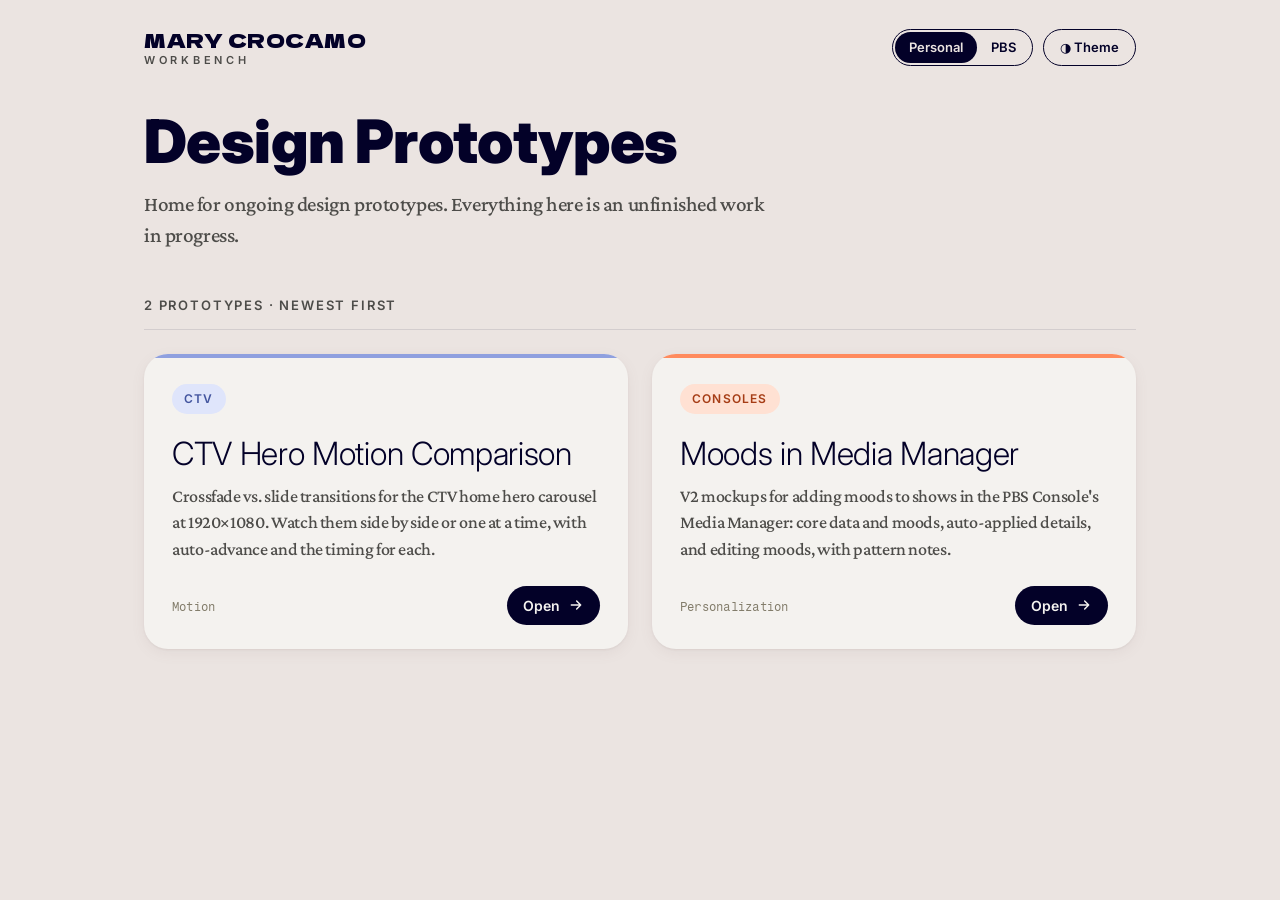
==== index.html @ e564008e "Add PBS theme with a Personal | PBS style switch PBS theme follows the brand guidelines: PBS Sans (H" ====
<!DOCTYPE html>
<html lang="en">
<head>
<meta charset="utf-8">
<meta name="viewport" content="width=device-width, initial-scale=1">
<title>Design Prototypes</title>
<meta name="description" content="Ongoing design prototypes, newest first.">
<link rel="preconnect" href="https://fonts.googleapis.com">
<link rel="preconnect" href="https://fonts.gstatic.com" crossorigin>
<link rel="stylesheet" href="https://fonts.googleapis.com/css2?family=Crimson+Pro:wght@400&family=Dela+Gothic+One&family=Fragment+Mono&family=Inter:opsz,wght@14..32,300;14..32,500;14..32,600;14..32,900&display=swap">
<style>
  *,*::before,*::after{box-sizing:border-box;margin:0;padding:0}
  html{-webkit-text-size-adjust:100%}

  /* ============================================================
     PERSONAL THEME (default) — palette and type from marycrocamo.com
     ============================================================ */
  :root{
    --f-body:"Inter",system-ui,-apple-system,"Segoe UI",sans-serif;
    --f-wordmark:"Dela Gothic One",sans-serif; --w-wordmark:400; --wordmark-spacing:.025em;
    --f-serif:"Crimson Pro",Georgia,serif; --serif-spacing:-.02em;
    --f-mono:"Fragment Mono",ui-monospace,Menlo,monospace;
    --w-h1:900; --w-h2:300; --w-body:500;
    --lede-size:21px; --desc-size:18px;
    --tag-size:12px; --tag-case:none; --tag-spacing:.02em; --w-tag:400;
    --radius:24px; --selection:#FDE6A6; --selection-ink:#030128;
    --bg:#EBE4E1; --panel:#F4F2EF; --panel-hover:#F9F8F5;
    --ink:#030128; --ink-2:#4D4C49; --ink-3:#827C6A;
    --line:rgba(3,1,40,.10);
    --btn:#030128; --btn-ink:#F4F2EF; --tag-bg:#FFFFFF;
    --shadow:0 1px 2px rgba(125,96,96,.10), 0 4px 14px rgba(125,96,96,.08);
    --shadow-lift:0 6px 18px rgba(125,96,96,.16), 0 22px 48px rgba(125,96,96,.14);
    --focus:#4F63B8;
    /* Accents: a soft chalk palette (blush, coral, marigold, periwinkle).
       --x: chip background · --x-trim: card trim + hover outline · --x-ink: chip text */
    --periwinkle:#DFE5FB; --periwinkle-trim:#8FA0DF; --periwinkle-ink:#43559F;
    --coral:#FFE1D3;      --coral-trim:#FF8B5E;      --coral-ink:#A63D16;
    --marigold:#FCEBC2;   --marigold-trim:#E8AE3A;   --marigold-ink:#7D560B;
    --blush:#F5E3D9;      --blush-trim:#D9B49B;      --blush-ink:#7A5038;
  }
  @media (prefers-color-scheme:dark){
    :root:not([data-theme="light"]){
      --bg:#0B0A1C; --panel:#16152B; --panel-hover:#1D1C36;
      --ink:#F1F0F7; --ink-2:#BEBCD2; --ink-3:#8D8BA8;
      --line:rgba(241,240,247,.10);
      --btn:#F1F0F7; --btn-ink:#030128; --tag-bg:rgba(244,242,239,.08);
      --shadow:0 1px 2px rgba(0,0,0,.4); --shadow-lift:0 18px 46px rgba(0,0,0,.55);
      --focus:#A9B6EC;
    --periwinkle:#262C4A; --periwinkle-trim:#8FA0DF; --periwinkle-ink:#C3CDF5;
    --coral:#3D2219;      --coral-trim:#FF8B5E;      --coral-ink:#FFBC9F;
    --marigold:#3A2E14;   --marigold-trim:#E8AE3A;   --marigold-ink:#F7D58A;
    --blush:#352822;      --blush-trim:#D9B49B;      --blush-ink:#ECCDB9;
    }
  }
  :root[data-theme="dark"]{
    --bg:#0B0A1C; --panel:#16152B; --panel-hover:#1D1C36;
    --ink:#F1F0F7; --ink-2:#BEBCD2; --ink-3:#8D8BA8;
    --line:rgba(241,240,247,.10);
    --btn:#F1F0F7; --btn-ink:#030128; --tag-bg:rgba(244,242,239,.08);
    --shadow:0 1px 2px rgba(0,0,0,.4); --shadow-lift:0 18px 46px rgba(0,0,0,.55);
    --focus:#A9B6EC;
    --periwinkle:#262C4A; --periwinkle-trim:#8FA0DF; --periwinkle-ink:#C3CDF5;
    --coral:#3D2219;      --coral-trim:#FF8B5E;      --coral-ink:#FFBC9F;
    --marigold:#3A2E14;   --marigold-trim:#E8AE3A;   --marigold-ink:#F7D58A;
    --blush:#352822;      --blush-trim:#D9B49B;      --blush-ink:#ECCDB9;
  }

  /* ============================================================
     PBS THEME — colors and type from the PBS brand guidelines.
     PBS Sans is used when it's installed on the viewer's computer
     (it isn't hosted here); otherwise the brand fallback,
     Helvetica Neue / Helvetica, is used.
     Light: white and Cloud surfaces, Navy text, PBS Blue buttons.
     Dark: Navy and Medium Blue surfaces, white text, Teal labels.
     ============================================================ */
  :root[data-brand="pbs"]{
    --f-body:"PBS Sans","PBSSans","Helvetica Neue",Helvetica,Arial,sans-serif;
    --f-wordmark:var(--f-body); --w-wordmark:900; --wordmark-spacing:.04em;
    --f-serif:var(--f-body); --serif-spacing:0;
    --f-mono:var(--f-body);
    --w-h1:900; --w-h2:700; --w-body:400;
    --lede-size:20px; --desc-size:16px;
    --tag-size:11px; --tag-case:uppercase; --tag-spacing:.12em; --w-tag:700;
    --radius:16px; --selection:#FFCF00; --selection-ink:#0A145A;

    --bg:#F6F8FA; --panel:#FFFFFF; --panel-hover:#FFFFFF;
    --ink:#0A145A; --ink-2:#0A145A; --ink-3:#2638C4;
    --line:rgba(10,20,90,.12);
    --btn:#2638C4; --btn-ink:#FFFFFF;
    --shadow:0 1px 2px rgba(10,20,90,.08), 0 4px 14px rgba(10,20,90,.06);
    --shadow-lift:0 6px 18px rgba(10,20,90,.12), 0 22px 48px rgba(10,20,90,.12);
    --focus:#2638C4;
    /* Category colors map to the brand accents (chip background = trim) */
    --periwinkle:#486CD8; --periwinkle-trim:#486CD8; --periwinkle-ink:#FFFFFF;
    --coral:#FE704E;      --coral-trim:#FE704E;      --coral-ink:#0A145A;
    --marigold:#FFCF00;   --marigold-trim:#FFCF00;   --marigold-ink:#0A145A;
    --blush:#48D3CD;      --blush-trim:#48D3CD;      --blush-ink:#0A145A;
  }
  @media (prefers-color-scheme:dark){
    :root[data-brand="pbs"]:not([data-theme="light"]){
      --bg:#0A145A; --panel:#0F1E8C; --panel-hover:#0F1E8C;
      --ink:#FFFFFF; --ink-2:#FFFFFF; --ink-3:#48D3CD;
      --line:rgba(255,255,255,.16);
      --btn:#FFFFFF; --btn-ink:#0A145A;
      --shadow:0 1px 2px rgba(0,0,0,.3); --shadow-lift:0 18px 46px rgba(0,0,0,.45);
      --focus:#FFCF00;
    }
  }
  :root[data-brand="pbs"][data-theme="dark"]{
    --bg:#0A145A; --panel:#0F1E8C; --panel-hover:#0F1E8C;
    --ink:#FFFFFF; --ink-2:#FFFFFF; --ink-3:#48D3CD;
    --line:rgba(255,255,255,.16);
    --btn:#FFFFFF; --btn-ink:#0A145A;
    --shadow:0 1px 2px rgba(0,0,0,.3); --shadow-lift:0 18px 46px rgba(0,0,0,.45);
    --focus:#FFCF00;
  }

  body{
    font-family:var(--f-body);
    font-optical-sizing:auto; font-weight:var(--w-body);
    background:var(--bg); color:var(--ink);
    line-height:1.5; -webkit-font-smoothing:antialiased; min-height:100vh;
    display:flex; flex-direction:column;
  }
  ::selection{background:var(--selection);color:var(--selection-ink)}
  :focus-visible{outline:2px solid var(--focus);outline-offset:3px;border-radius:12px}
  a{color:inherit}

  /* ---- nav ---- */
  .nav{width:100%;max-width:1040px;margin:0 auto;padding:28px 24px 0;
    display:flex;justify-content:space-between;align-items:center;gap:16px}
  .wordmark{font-family:var(--f-wordmark);font-weight:var(--w-wordmark);font-size:20px;letter-spacing:var(--wordmark-spacing);
    line-height:1.15;text-decoration:none;display:flex;flex-direction:column;white-space:nowrap}
  .wordmark .sub{font-family:var(--f-body);font-size:11px;font-weight:600;
    letter-spacing:.34em;color:var(--ink-2);margin-top:3px}
  .tools{display:flex;align-items:center;gap:10px;flex-wrap:wrap;justify-content:flex-end}
  .toolbtn{font:inherit;font-size:13px;font-weight:600;color:var(--ink);cursor:pointer;flex-shrink:0;
    background:transparent;border:1.5px solid var(--ink);border-radius:100px;padding:8px 16px}
  .toolbtn:hover{background:var(--ink);color:var(--bg)}

  /* Personal | PBS style switch */
  .seg{display:inline-flex;border:1.5px solid var(--ink);border-radius:100px;padding:2px}
  .seg button{font:inherit;font-size:13px;font-weight:600;color:var(--ink);cursor:pointer;
    background:transparent;border:0;border-radius:100px;padding:6px 14px}
  .seg button[aria-pressed="true"]{background:var(--ink);color:var(--bg)}
  .seg button:not([aria-pressed="true"]):hover{background:var(--line)}

  .wrap{width:100%;max-width:1040px;margin:0 auto;padding:44px 24px 64px;flex:1;
    display:flex;flex-direction:column}

  /* ---- masthead ---- */
  h1{font-weight:var(--w-h1);font-size:60px;line-height:1;letter-spacing:-.01em;text-wrap:balance}
  .lede{font-family:var(--f-serif);font-size:var(--lede-size);letter-spacing:var(--serif-spacing);line-height:1.5;
    color:var(--ink-2);max-width:52ch;margin-top:18px}

  /* ---- list ---- */
  .count{font-size:13px;font-weight:600;letter-spacing:.14em;text-transform:uppercase;
    color:var(--ink-2);margin-top:44px;padding-bottom:14px;border-bottom:1px solid var(--line)}
  .cards{display:grid;grid-template-columns:1fr 1fr;gap:24px;margin-top:24px}
  .card{position:relative;display:flex;flex-direction:column;text-decoration:none;overflow:hidden;
    background:var(--panel);border-radius:var(--radius);padding:30px 28px 24px;
    box-shadow:var(--shadow);
    transition:transform .2s ease, box-shadow .2s ease, background-color .2s ease}
  .card::before{content:"";position:absolute;top:0;left:0;right:0;height:4px;background:var(--c-trim)}
  /* hover outline drawn as an inset shadow so no border gap shows around the trim */
  .card:hover{transform:translateY(-4px);background:var(--panel-hover);
    box-shadow:var(--shadow-lift), inset 0 0 0 1.5px var(--c-trim)}

  .kicker{align-self:flex-start;font-size:12px;font-weight:600;letter-spacing:.1em;text-transform:uppercase;
    color:var(--c-ink);background:var(--c);border-radius:36px;padding:6px 12px}

  .card h2{font-weight:var(--w-h2);font-size:32px;line-height:1.1;letter-spacing:-.01em;margin-top:22px;text-wrap:balance}
  .card p{font-family:var(--f-serif);font-size:var(--desc-size);letter-spacing:var(--serif-spacing);line-height:1.45;
    color:var(--ink-2);margin-top:12px;flex:1}

  .foot{display:flex;align-items:flex-end;justify-content:space-between;gap:12px;margin-top:24px}
  .go{display:inline-flex;align-items:center;gap:8px;flex-shrink:0;
    font-size:14px;font-weight:600;color:var(--btn-ink);background:var(--btn);
    border-radius:100px;padding:9px 16px}

  /* topic tags — quiet mono labels (Fragment Mono, as on marycrocamo.com) */
  .tags{display:flex;flex-wrap:wrap;align-items:center;gap:4px 0;list-style:none;padding-bottom:9px}
  .tag{font-family:var(--f-mono);font-size:var(--tag-size);font-weight:var(--w-tag);
    letter-spacing:var(--tag-spacing);text-transform:var(--tag-case);color:var(--ink-3)}
  .tag+.tag::before{content:"·";margin:0 8px}
  .go svg{transition:transform .2s ease}
  .card:hover .go svg{transform:translateX(3px)}

  .periwinkle{--c:var(--periwinkle);--c-trim:var(--periwinkle-trim);--c-ink:var(--periwinkle-ink)}
  .coral{--c:var(--coral);--c-trim:var(--coral-trim);--c-ink:var(--coral-ink)}
  .marigold{--c:var(--marigold);--c-trim:var(--marigold-trim);--c-ink:var(--marigold-ink)}
  .blush{--c:var(--blush);--c-trim:var(--blush-trim);--c-ink:var(--blush-ink)}


  @media (max-width:760px){
    .nav{padding:20px 16px 0}
    .wordmark{font-size:17px}
    .wrap{padding:48px 16px 44px}
    h1{font-size:44px}
    .lede{font-size:19px}
    .count{margin-top:44px}
    .cards{grid-template-columns:1fr;gap:16px}
    .card{padding:24px 20px 20px}
    .card h2{font-size:28px}
    .card p{font-size:calc(var(--desc-size) - 1px)}
    .nav{align-items:flex-start}
  }
  @media (prefers-reduced-motion:reduce){*{transition:none!important}}
</style>
<script>
  /* Apply the saved style before the page draws, so it doesn't flash */
  (function(){
    var b=null;
    try{ b=new URLSearchParams(location.search).get("style"); }catch(e){}
    if(b!=="pbs"&&b!=="personal"){ try{ b=localStorage.getItem("proto-brand"); }catch(e){} }
    if(b==="pbs") document.documentElement.setAttribute("data-brand","pbs");
  })();
</script>
</head>
<body>
  <header class="nav">
    <a class="wordmark" href="./">MARY CROCAMO<span class="sub">WORKBENCH</span></a>
    <div class="tools">
      <div class="seg" role="group" aria-label="Style">
        <button type="button" data-brand-opt="personal" aria-pressed="true">Personal</button>
        <button type="button" data-brand-opt="pbs" aria-pressed="false">PBS</button>
      </div>
      <button class="toolbtn" id="themeBtn" type="button">◑ Theme</button>
    </div>
  </header>

  <main class="wrap">
    <h1>Design Prototypes</h1>
    <p class="lede">Home for ongoing design prototypes. Everything here is an unfinished work in progress.</p>

    <div class="count" id="count"></div>
    <div class="cards" id="cards"></div>
  </main>

  <script>
    /*
      ADD A PROTOTYPE: add one entry to this list. Order doesn't matter;
      the page sorts by date, newest first. The date isn't shown.
        date   — "YYYY-MM-DD", used only for ordering
        title  — card heading
        kicker — the one product category (e.g. "CTV", "Consoles")
        color  — the category's color: "periwinkle", "coral", "marigold" or "blush".
                 Keep each product on the same color.
        href   — a folder in this repo (e.g. "my-prototype/") or a full URL
        desc   — one or two sentences
        tags   — any number of topic tags, e.g. ["Motion", "Navigation"]
    */
    var PROTOTYPES = [
      {
        date: "2026-08-06",
        title: "Moods in Media Manager",
        kicker: "Consoles",
        color: "coral",
        href: "https://mecrocamo.github.io/personalization/",
        desc: "V2 mockups for adding moods to shows in the PBS Console's Media Manager: core data and moods, auto-applied details, and editing moods, with pattern notes.",
        tags: ["Personalization"]
      },
      {
        date: "2026-11-20",
        title: "CTV Hero Motion Comparison",
        kicker: "CTV",
        color: "periwinkle",
        href: "hero-motion-comparison/",
        desc: "Crossfade vs. slide transitions for the CTV home hero carousel at 1920×1080. Watch them side by side or one at a time, with auto-advance and the timing for each.",
        tags: ["Motion"]
      }
    ];

    (function(){
      function esc(s){ return String(s).replace(/[&<>"]/g,function(c){return {"&":"&amp;","<":"&lt;",">":"&gt;",'"':"&quot;"}[c];}); }
      var arrow='<svg width="16" height="16" viewBox="0 0 24 24" fill="none" stroke="currentColor" stroke-width="2.2" stroke-linecap="round" stroke-linejoin="round"><path d="M5 12h14M13 6l6 6-6 6"/></svg>';

      var list=PROTOTYPES.slice().sort(function(a,b){ return a.date<b.date?1:a.date>b.date?-1:0; });
      document.getElementById("count").textContent=list.length+(list.length===1?" prototype":" prototypes")+" · newest first";
      document.getElementById("cards").innerHTML=list.map(function(p){
        return '<a class="card '+esc(p.color||"periwinkle")+'" href="'+esc(p.href)+'">'+
          '<span class="kicker">'+esc(p.kicker)+'</span>'+
          '<h2>'+esc(p.title)+'</h2><p>'+esc(p.desc)+'</p>'+
          '<div class="foot"><ul class="tags">'+(p.tags||[]).map(function(t){ return '<li class="tag">'+esc(t)+'</li>'; }).join("")+'</ul>'+
          '<span class="go" aria-hidden="true">Open '+arrow+'</span></div></a>';
      }).join("");

      var btn=document.getElementById("themeBtn");
      function stored(){ try{ return localStorage.getItem("proto-theme"); }catch(e){ return null; } }
      function current(){
        var t=document.documentElement.getAttribute("data-theme");
        if(t) return t;
        return (window.matchMedia&&matchMedia("(prefers-color-scheme:dark)").matches)?"dark":"light";
      }
      var s=stored(); if(s) document.documentElement.setAttribute("data-theme",s);

      /* Personal | PBS style switch (remembered per viewer; ?style=pbs in the URL forces it) */
      var segBtns=[].slice.call(document.querySelectorAll("[data-brand-opt]"));
      function setBrand(b, save){
        if(b==="pbs") document.documentElement.setAttribute("data-brand","pbs");
        else document.documentElement.removeAttribute("data-brand");
        segBtns.forEach(function(x){ x.setAttribute("aria-pressed", String(x.getAttribute("data-brand-opt")===(b==="pbs"?"pbs":"personal"))); });
        if(save){ try{ localStorage.setItem("proto-brand", b); }catch(e){} }
      }
      setBrand(document.documentElement.getAttribute("data-brand")==="pbs"?"pbs":"personal", false);
      segBtns.forEach(function(x){ x.addEventListener("click",function(){ setBrand(x.getAttribute("data-brand-opt"), true); }); });

      btn.addEventListener("click",function(){
        var next=current()==="dark"?"light":"dark";
        document.documentElement.setAttribute("data-theme",next);
        try{ localStorage.setItem("proto-theme",next); }catch(e){}
      });
    })();
  </script>
</body>
</html>
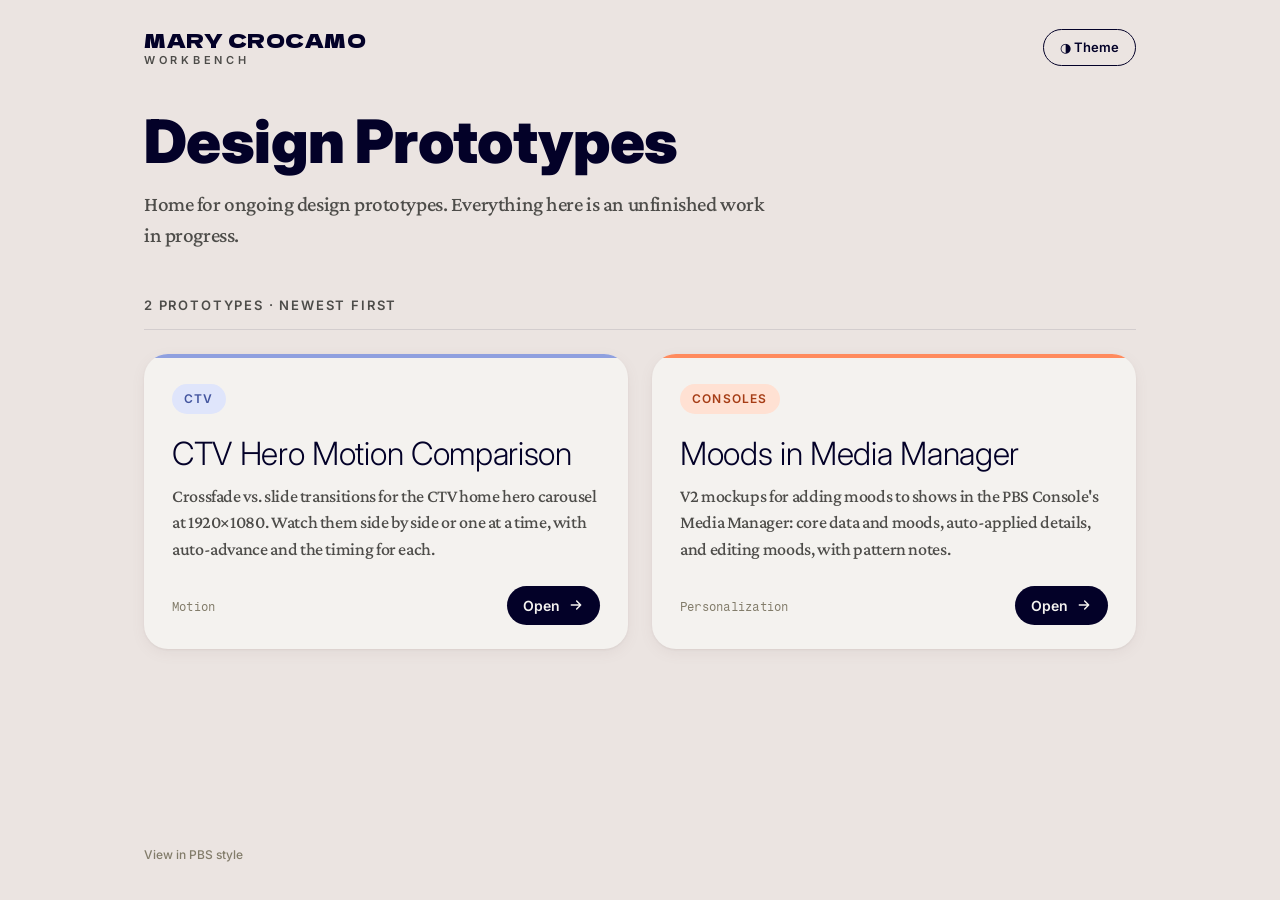
==== commit 62f33903: "Move the style switch to a quiet footer link Replace the Personal | PBS switch in the header with a " ====
--- a/index.html
+++ b/index.html
@@ -133,17 +133,16 @@
     line-height:1.15;text-decoration:none;display:flex;flex-direction:column;white-space:nowrap}
   .wordmark .sub{font-family:var(--f-body);font-size:11px;font-weight:600;
     letter-spacing:.34em;color:var(--ink-2);margin-top:3px}
-  .tools{display:flex;align-items:center;gap:10px;flex-wrap:wrap;justify-content:flex-end}
   .toolbtn{font:inherit;font-size:13px;font-weight:600;color:var(--ink);cursor:pointer;flex-shrink:0;
     background:transparent;border:1.5px solid var(--ink);border-radius:100px;padding:8px 16px}
   .toolbtn:hover{background:var(--ink);color:var(--bg)}
 
-  /* Personal | PBS style switch */
-  .seg{display:inline-flex;border:1.5px solid var(--ink);border-radius:100px;padding:2px}
-  .seg button{font:inherit;font-size:13px;font-weight:600;color:var(--ink);cursor:pointer;
-    background:transparent;border:0;border-radius:100px;padding:6px 14px}
-  .seg button[aria-pressed="true"]{background:var(--ink);color:var(--bg)}
-  .seg button:not([aria-pressed="true"]):hover{background:var(--line)}
+  /* quiet footer with the style switch */
+  .pagefoot{width:100%;max-width:1040px;margin:0 auto;padding:8px 24px 32px}
+  .stylelink{font:inherit;font-size:12px;color:var(--ink-3);cursor:pointer;background:none;border:0;padding:4px 0;
+    text-decoration:underline;text-decoration-color:transparent;text-underline-offset:3px;
+    transition:color .2s ease, text-decoration-color .2s ease}
+  .stylelink:hover{color:var(--ink);text-decoration-color:currentColor}
 
   .wrap{width:100%;max-width:1040px;margin:0 auto;padding:44px 24px 64px;flex:1;
     display:flex;flex-direction:column}
@@ -203,7 +202,7 @@
     .card{padding:24px 20px 20px}
     .card h2{font-size:28px}
     .card p{font-size:calc(var(--desc-size) - 1px)}
-    .nav{align-items:flex-start}
+    .pagefoot{padding:4px 16px 28px}
   }
   @media (prefers-reduced-motion:reduce){*{transition:none!important}}
 </style>
@@ -220,13 +219,7 @@
 <body>
   <header class="nav">
     <a class="wordmark" href="./">MARY CROCAMO<span class="sub">WORKBENCH</span></a>
-    <div class="tools">
-      <div class="seg" role="group" aria-label="Style">
-        <button type="button" data-brand-opt="personal" aria-pressed="true">Personal</button>
-        <button type="button" data-brand-opt="pbs" aria-pressed="false">PBS</button>
-      </div>
-      <button class="toolbtn" id="themeBtn" type="button">◑ Theme</button>
-    </div>
+    <button class="toolbtn" id="themeBtn" type="button">◑ Theme</button>
   </header>
 
   <main class="wrap">
@@ -236,6 +229,10 @@
     <div class="count" id="count"></div>
     <div class="cards" id="cards"></div>
   </main>
+
+  <footer class="pagefoot">
+    <button class="stylelink" id="styleBtn" type="button">View in PBS style</button>
+  </footer>
 
   <script>
     /*
@@ -294,16 +291,17 @@
       }
       var s=stored(); if(s) document.documentElement.setAttribute("data-theme",s);
 
-      /* Personal | PBS style switch (remembered per viewer; ?style=pbs in the URL forces it) */
-      var segBtns=[].slice.call(document.querySelectorAll("[data-brand-opt]"));
+      /* Footer style switch: personal <-> PBS (remembered per viewer; ?style=pbs in the URL forces it) */
+      var styleBtn=document.getElementById("styleBtn");
+      function isPbs(){ return document.documentElement.getAttribute("data-brand")==="pbs"; }
       function setBrand(b, save){
         if(b==="pbs") document.documentElement.setAttribute("data-brand","pbs");
         else document.documentElement.removeAttribute("data-brand");
-        segBtns.forEach(function(x){ x.setAttribute("aria-pressed", String(x.getAttribute("data-brand-opt")===(b==="pbs"?"pbs":"personal"))); });
+        styleBtn.textContent = b==="pbs" ? "View in personal style" : "View in PBS style";
         if(save){ try{ localStorage.setItem("proto-brand", b); }catch(e){} }
       }
-      setBrand(document.documentElement.getAttribute("data-brand")==="pbs"?"pbs":"personal", false);
-      segBtns.forEach(function(x){ x.addEventListener("click",function(){ setBrand(x.getAttribute("data-brand-opt"), true); }); });
+      setBrand(isPbs()?"pbs":"personal", false);
+      styleBtn.addEventListener("click",function(){ setBrand(isPbs()?"personal":"pbs", true); });
 
       btn.addEventListener("click",function(){
         var next=current()==="dark"?"light":"dark";
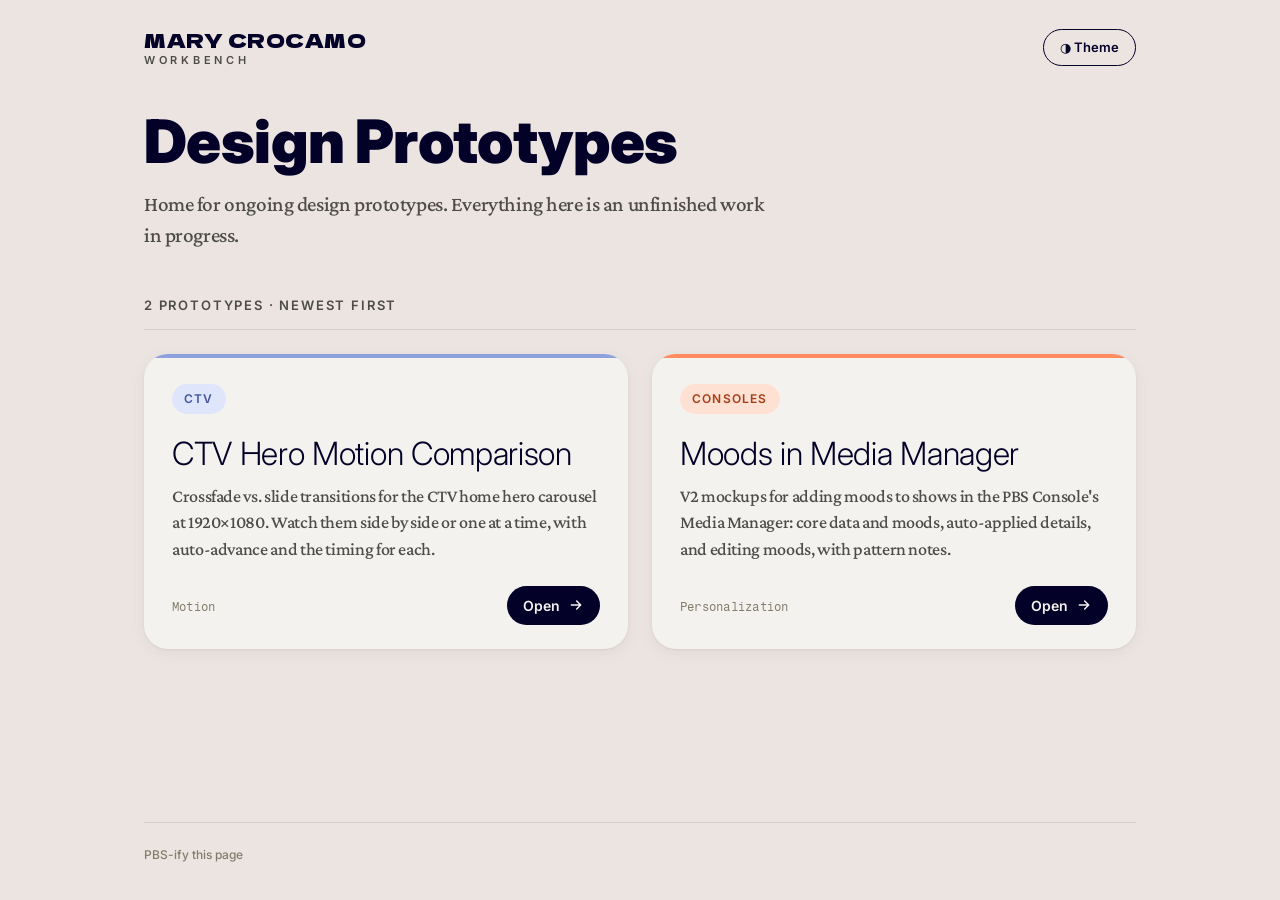
==== commit 26153e50: "Add a rule above the footer and give the style link a cheekier label The footer now has a hairline r" ====
--- a/index.html
+++ b/index.html
@@ -138,7 +138,7 @@
   .toolbtn:hover{background:var(--ink);color:var(--bg)}
 
   /* quiet footer with the style switch */
-  .pagefoot{width:100%;max-width:1040px;margin:0 auto;padding:8px 24px 32px}
+  .pagefoot{width:calc(100% - 48px);max-width:992px;margin:0 auto;padding:18px 0 32px;border-top:1px solid var(--line)}
   .stylelink{font:inherit;font-size:12px;color:var(--ink-3);cursor:pointer;background:none;border:0;padding:4px 0;
     text-decoration:underline;text-decoration-color:transparent;text-underline-offset:3px;
     transition:color .2s ease, text-decoration-color .2s ease}
@@ -202,7 +202,7 @@
     .card{padding:24px 20px 20px}
     .card h2{font-size:28px}
     .card p{font-size:calc(var(--desc-size) - 1px)}
-    .pagefoot{padding:4px 16px 28px}
+    .pagefoot{width:calc(100% - 32px);padding:16px 0 28px}
   }
   @media (prefers-reduced-motion:reduce){*{transition:none!important}}
 </style>
@@ -231,7 +231,7 @@
   </main>
 
   <footer class="pagefoot">
-    <button class="stylelink" id="styleBtn" type="button">View in PBS style</button>
+    <button class="stylelink" id="styleBtn" type="button">PBS-ify this page</button>
   </footer>
 
   <script>
@@ -297,7 +297,7 @@
       function setBrand(b, save){
         if(b==="pbs") document.documentElement.setAttribute("data-brand","pbs");
         else document.documentElement.removeAttribute("data-brand");
-        styleBtn.textContent = b==="pbs" ? "View in personal style" : "View in PBS style";
+        styleBtn.textContent = b==="pbs" ? "Un-PBS-ify this page" : "PBS-ify this page";
         if(save){ try{ localStorage.setItem("proto-brand", b); }catch(e){} }
       }
       setBrand(isPbs()?"pbs":"personal", false);
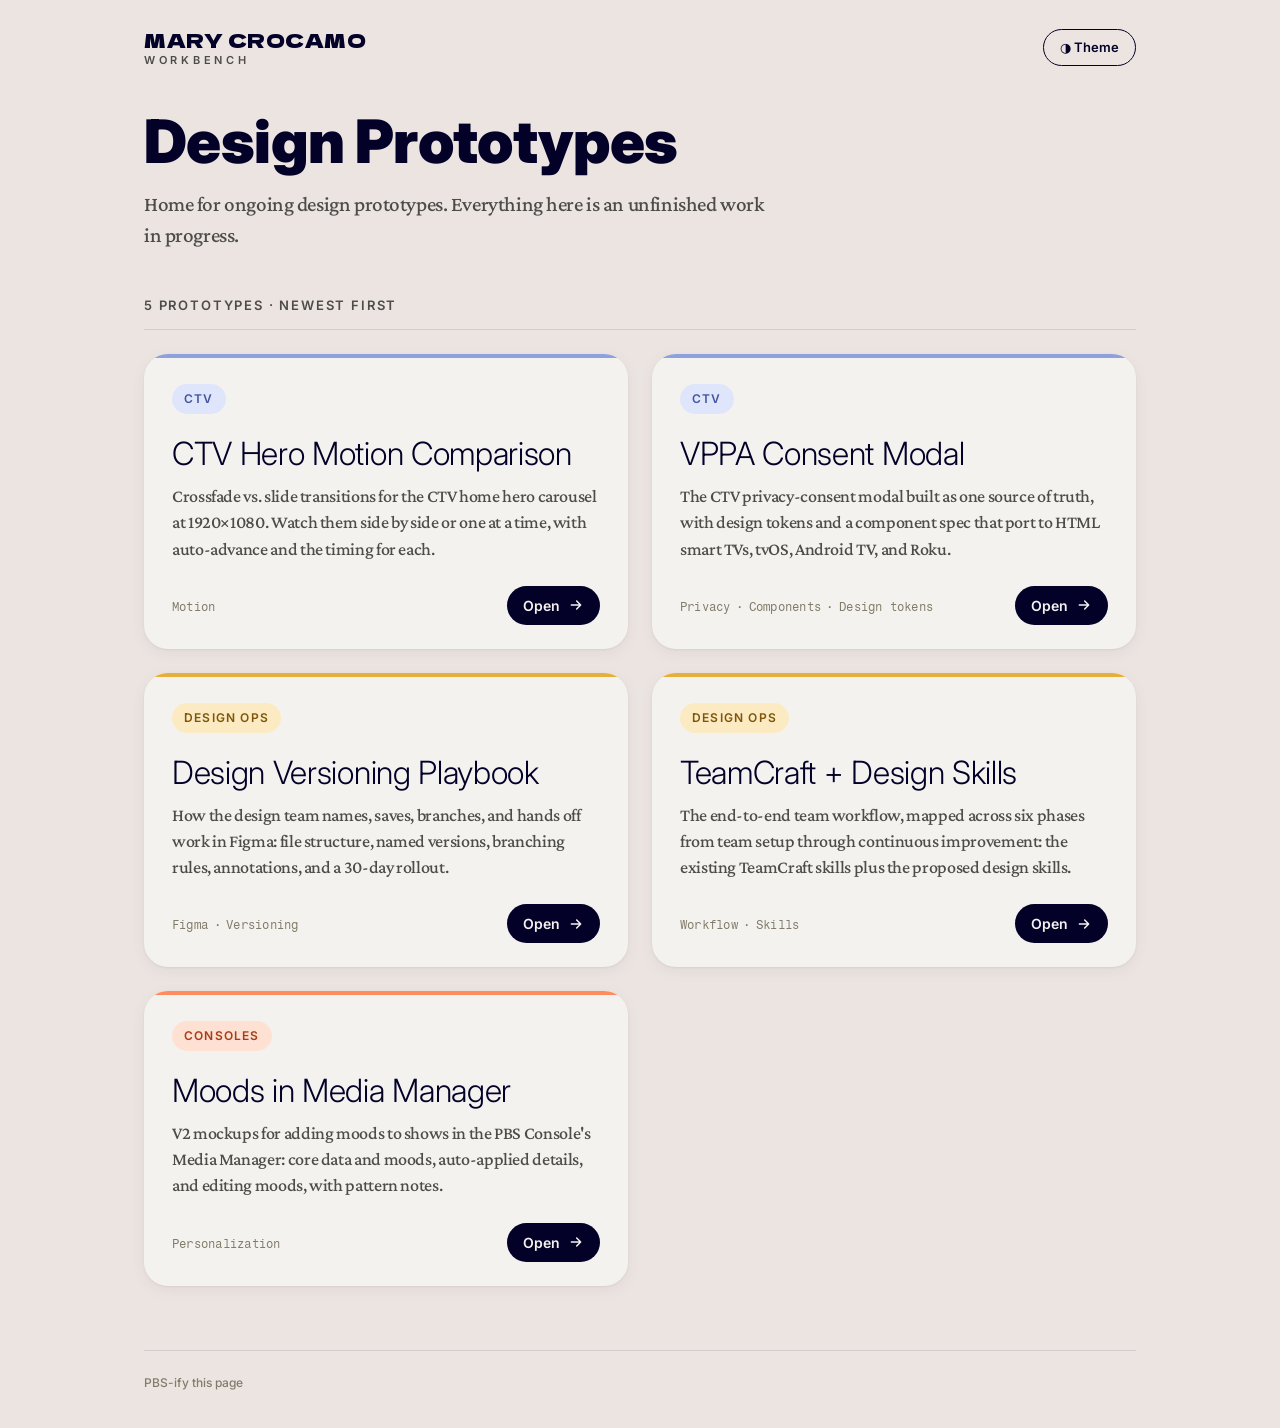
==== commit 635ec548: "Add three projects from starman-mary Link TeamCraft + Design Skills and the Design Versioning Playbo" ====
--- a/index.html
+++ b/index.html
@@ -178,10 +178,15 @@
     border-radius:100px;padding:9px 16px}
 
   /* topic tags — quiet mono labels (Fragment Mono, as on marycrocamo.com) */
-  .tags{display:flex;flex-wrap:wrap;align-items:center;gap:4px 0;list-style:none;padding-bottom:9px}
+  /* every tag gets a leading "·"; the list is shifted left by one dot's width and the
+     footer clips it, so the dot at the start of each line is hidden when tags wrap */
+  .foot{overflow:hidden}
+  .tags{display:flex;flex-wrap:wrap;align-items:center;gap:4px 0;list-style:none;padding-bottom:9px;
+    margin-left:-18px;min-width:0}
   .tag{font-family:var(--f-mono);font-size:var(--tag-size);font-weight:var(--w-tag);
     letter-spacing:var(--tag-spacing);text-transform:var(--tag-case);color:var(--ink-3)}
-  .tag+.tag::before{content:"·";margin:0 8px}
+  .tag{white-space:nowrap}
+  .tag::before{content:"·";display:inline-block;width:18px;text-align:center}
   .go svg{transition:transform .2s ease}
   .card:hover .go svg{transform:translateX(3px)}
 
@@ -249,6 +254,33 @@
     */
     var PROTOTYPES = [
       {
+        date: "2026-08-28",
+        title: "TeamCraft + Design Skills",
+        kicker: "Design Ops",
+        color: "marigold",
+        href: "https://mecrocamo.github.io/starman-mary/teamcraft.html",
+        desc: "The end-to-end team workflow, mapped across six phases from team setup through continuous improvement: the existing TeamCraft skills plus the proposed design skills.",
+        tags: ["Workflow", "Skills"]
+      },
+      {
+        date: "2026-09-04",
+        title: "Design Versioning Playbook",
+        kicker: "Design Ops",
+        color: "marigold",
+        href: "https://mecrocamo.github.io/starman-mary/versioning.html",
+        desc: "How the design team names, saves, branches, and hands off work in Figma: file structure, named versions, branching rules, annotations, and a 30-day rollout.",
+        tags: ["Figma", "Versioning"]
+      },
+      {
+        date: "2026-09-09",
+        title: "VPPA Consent Modal",
+        kicker: "CTV",
+        color: "periwinkle",
+        href: "https://mecrocamo.github.io/starman-mary/vppa-consent-modal/",
+        desc: "The CTV privacy-consent modal built as one source of truth, with design tokens and a component spec that port to HTML smart TVs, tvOS, Android TV, and Roku.",
+        tags: ["Privacy", "Components", "Design tokens"]
+      },
+      {
         date: "2026-08-06",
         title: "Moods in Media Manager",
         kicker: "Consoles",
@@ -297,7 +329,7 @@
       function setBrand(b, save){
         if(b==="pbs") document.documentElement.setAttribute("data-brand","pbs");
         else document.documentElement.removeAttribute("data-brand");
-        styleBtn.textContent = b==="pbs" ? "Un-PBS-ify this page" : "PBS-ify this page";
+        styleBtn.textContent = b==="pbs" ? "Make it Mary" : "PBS-ify this page";
         if(save){ try{ localStorage.setItem("proto-brand", b); }catch(e){} }
       }
       setBrand(isPbs()?"pbs":"personal", false);
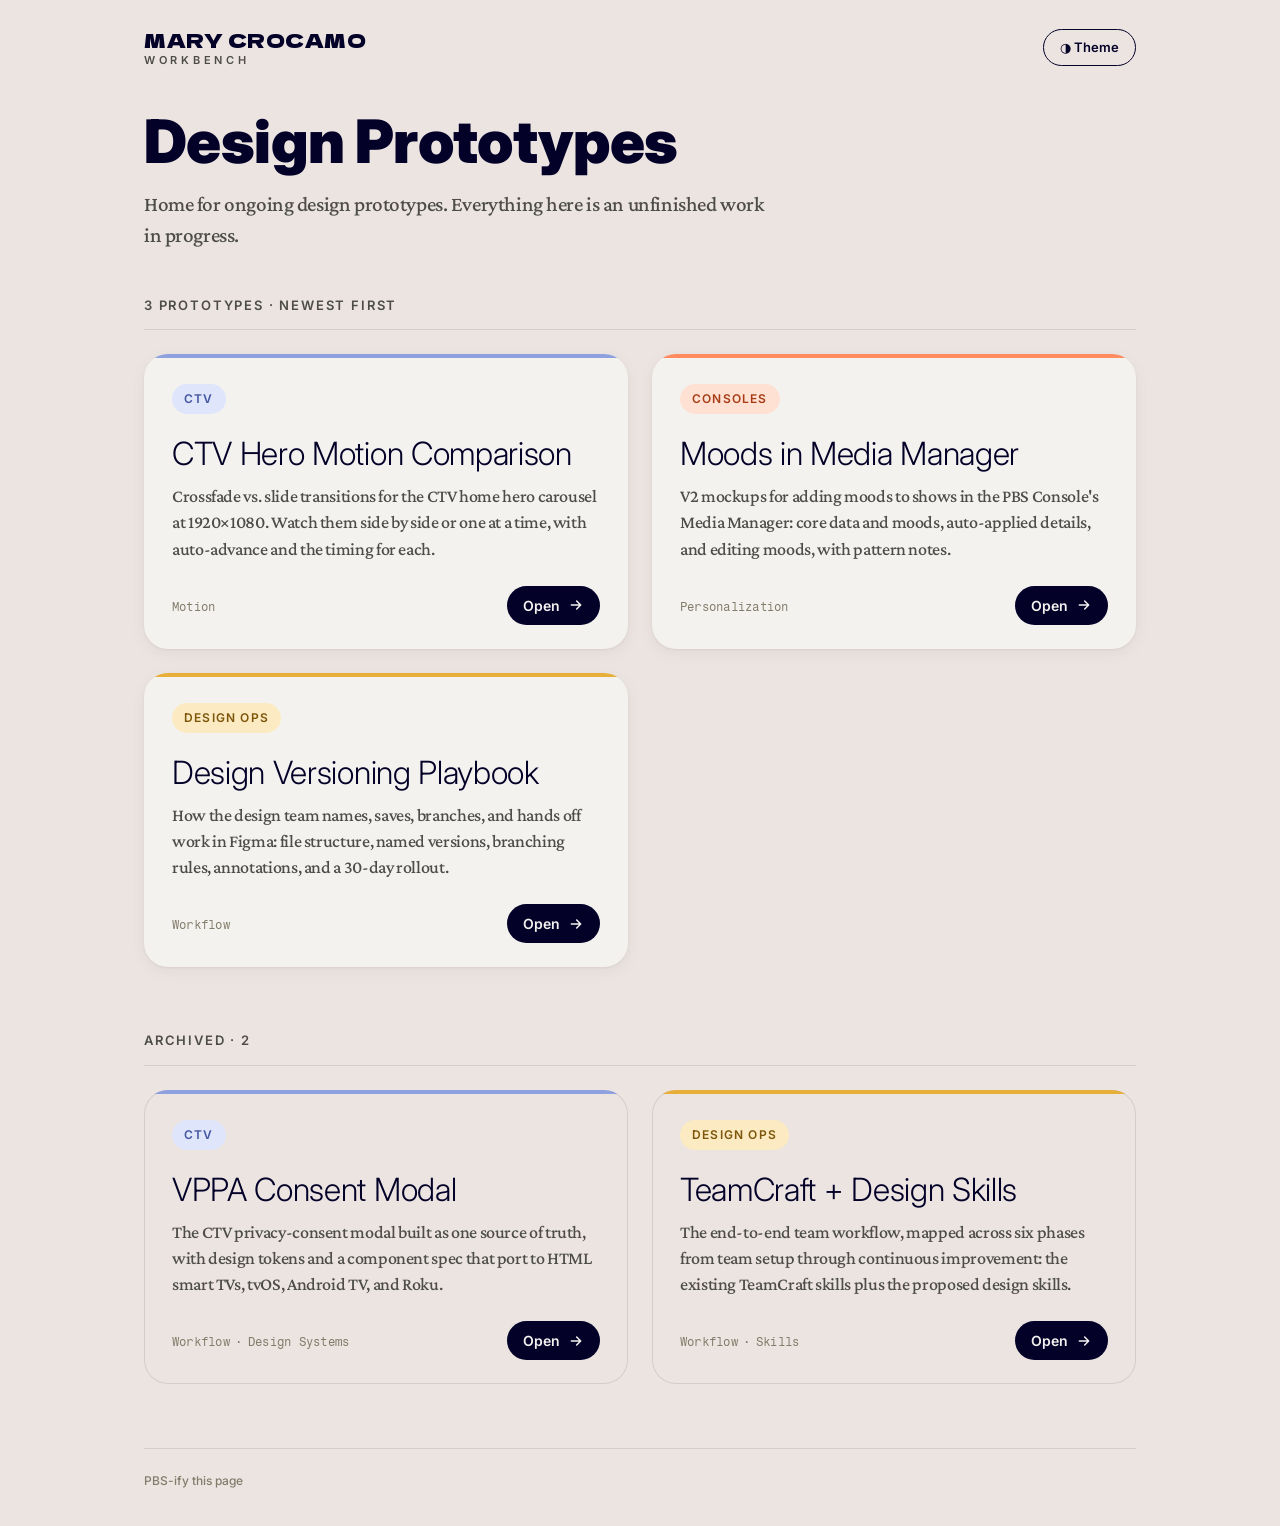
==== commit 9311f2eb: "Reorder starman projects, update their tags, and add an Archived section - Ordering dates for the th" ====
--- a/index.html
+++ b/index.html
@@ -165,6 +165,12 @@
   .card:hover{transform:translateY(-4px);background:var(--panel-hover);
     box-shadow:var(--shadow-lift), inset 0 0 0 1.5px var(--c-trim)}
 
+  /* Archived section: quieter, outlined cards that fill in on hover */
+  .archive{margin-top:24px}
+  .archive .count{margin-top:40px}
+  .card.is-archived{background:transparent;box-shadow:inset 0 0 0 1px var(--line)}
+  .card.is-archived:hover{background:var(--panel-hover);box-shadow:var(--shadow-lift), inset 0 0 0 1.5px var(--c-trim)}
+
   .kicker{align-self:flex-start;font-size:12px;font-weight:600;letter-spacing:.1em;text-transform:uppercase;
     color:var(--c-ink);background:var(--c);border-radius:36px;padding:6px 12px}
 
@@ -233,6 +239,11 @@
 
     <div class="count" id="count"></div>
     <div class="cards" id="cards"></div>
+
+    <section class="archive" id="archive" hidden>
+      <h2 class="count" id="archiveCount"></h2>
+      <div class="cards" id="archiveCards"></div>
+    </section>
   </main>
 
   <footer class="pagefoot">
@@ -251,34 +262,37 @@
         href   — a folder in this repo (e.g. "my-prototype/") or a full URL
         desc   — one or two sentences
         tags   — any number of topic tags, e.g. ["Motion", "Navigation"]
+        archived — optional; true moves the card to the Archived section
     */
     var PROTOTYPES = [
       {
-        date: "2026-08-28",
+        date: "2026-07-20",
         title: "TeamCraft + Design Skills",
         kicker: "Design Ops",
         color: "marigold",
         href: "https://mecrocamo.github.io/starman-mary/teamcraft.html",
         desc: "The end-to-end team workflow, mapped across six phases from team setup through continuous improvement: the existing TeamCraft skills plus the proposed design skills.",
-        tags: ["Workflow", "Skills"]
+        tags: ["Workflow", "Skills"],
+        archived: true
       },
       {
-        date: "2026-09-04",
+        date: "2026-08-01",
         title: "Design Versioning Playbook",
         kicker: "Design Ops",
         color: "marigold",
         href: "https://mecrocamo.github.io/starman-mary/versioning.html",
         desc: "How the design team names, saves, branches, and hands off work in Figma: file structure, named versions, branching rules, annotations, and a 30-day rollout.",
-        tags: ["Figma", "Versioning"]
+        tags: ["Workflow"]
       },
       {
-        date: "2026-09-09",
+        date: "2026-07-25",
         title: "VPPA Consent Modal",
         kicker: "CTV",
         color: "periwinkle",
         href: "https://mecrocamo.github.io/starman-mary/vppa-consent-modal/",
         desc: "The CTV privacy-consent modal built as one source of truth, with design tokens and a component spec that port to HTML smart TVs, tvOS, Android TV, and Roku.",
-        tags: ["Privacy", "Components", "Design tokens"]
+        tags: ["Workflow", "Design Systems"],
+        archived: true
       },
       {
         date: "2026-08-06",
@@ -304,15 +318,24 @@
       function esc(s){ return String(s).replace(/[&<>"]/g,function(c){return {"&":"&amp;","<":"&lt;",">":"&gt;",'"':"&quot;"}[c];}); }
       var arrow='<svg width="16" height="16" viewBox="0 0 24 24" fill="none" stroke="currentColor" stroke-width="2.2" stroke-linecap="round" stroke-linejoin="round"><path d="M5 12h14M13 6l6 6-6 6"/></svg>';
 
-      var list=PROTOTYPES.slice().sort(function(a,b){ return a.date<b.date?1:a.date>b.date?-1:0; });
-      document.getElementById("count").textContent=list.length+(list.length===1?" prototype":" prototypes")+" · newest first";
-      document.getElementById("cards").innerHTML=list.map(function(p){
-        return '<a class="card '+esc(p.color||"periwinkle")+'" href="'+esc(p.href)+'">'+
+      function card(p){
+        return '<a class="card '+esc(p.color||"periwinkle")+(p.archived?' is-archived':'')+'" href="'+esc(p.href)+'">'+
           '<span class="kicker">'+esc(p.kicker)+'</span>'+
           '<h2>'+esc(p.title)+'</h2><p>'+esc(p.desc)+'</p>'+
           '<div class="foot"><ul class="tags">'+(p.tags||[]).map(function(t){ return '<li class="tag">'+esc(t)+'</li>'; }).join("")+'</ul>'+
           '<span class="go" aria-hidden="true">Open '+arrow+'</span></div></a>';
-      }).join("");
+      }
+      var sorted=PROTOTYPES.slice().sort(function(a,b){ return a.date<b.date?1:a.date>b.date?-1:0; });
+      var active=sorted.filter(function(p){ return !p.archived; });
+      var archived=sorted.filter(function(p){ return p.archived; });
+
+      document.getElementById("count").textContent=active.length+(active.length===1?" prototype":" prototypes")+" · newest first";
+      document.getElementById("cards").innerHTML=active.map(card).join("");
+      if(archived.length){
+        document.getElementById("archiveCount").textContent="Archived · "+archived.length;
+        document.getElementById("archiveCards").innerHTML=archived.map(card).join("");
+        document.getElementById("archive").hidden=false;
+      }
 
       var btn=document.getElementById("themeBtn");
       function stored(){ try{ return localStorage.getItem("proto-theme"); }catch(e){ return null; } }
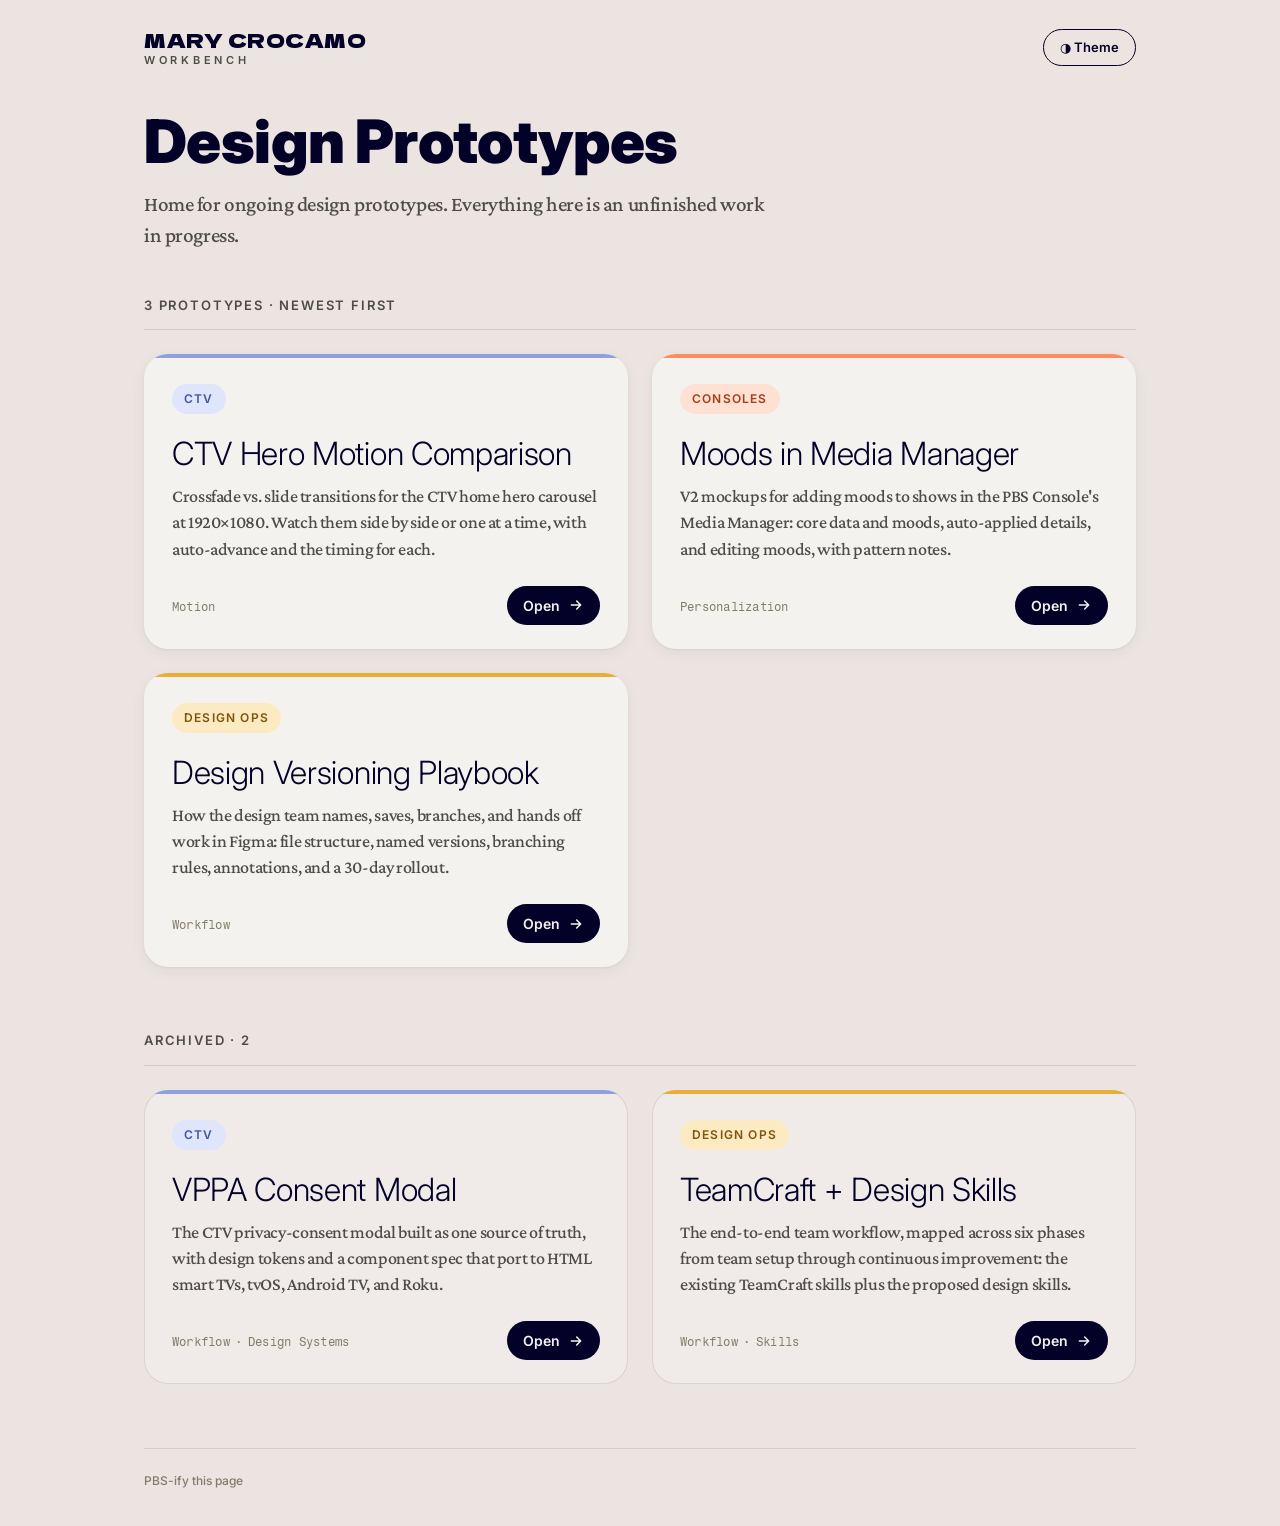
==== commit 60c11603: "Fill archived cards halfway between the page and an active card Uses color-mix of --panel and --bg, " ====
--- a/index.html
+++ b/index.html
@@ -165,10 +165,12 @@
   .card:hover{transform:translateY(-4px);background:var(--panel-hover);
     box-shadow:var(--shadow-lift), inset 0 0 0 1.5px var(--c-trim)}
 
-  /* Archived section: quieter, outlined cards that fill in on hover */
+  /* Archived section: quieter cards filled halfway between the page and an active card,
+     so the same rule works in both themes and both modes */
   .archive{margin-top:24px}
   .archive .count{margin-top:40px}
-  .card.is-archived{background:transparent;box-shadow:inset 0 0 0 1px var(--line)}
+  .card.is-archived{background:var(--bg);background:color-mix(in srgb, var(--panel) 50%, var(--bg));
+    box-shadow:inset 0 0 0 1px var(--line)}
   .card.is-archived:hover{background:var(--panel-hover);box-shadow:var(--shadow-lift), inset 0 0 0 1.5px var(--c-trim)}
 
   .kicker{align-self:flex-start;font-size:12px;font-weight:600;letter-spacing:.1em;text-transform:uppercase;
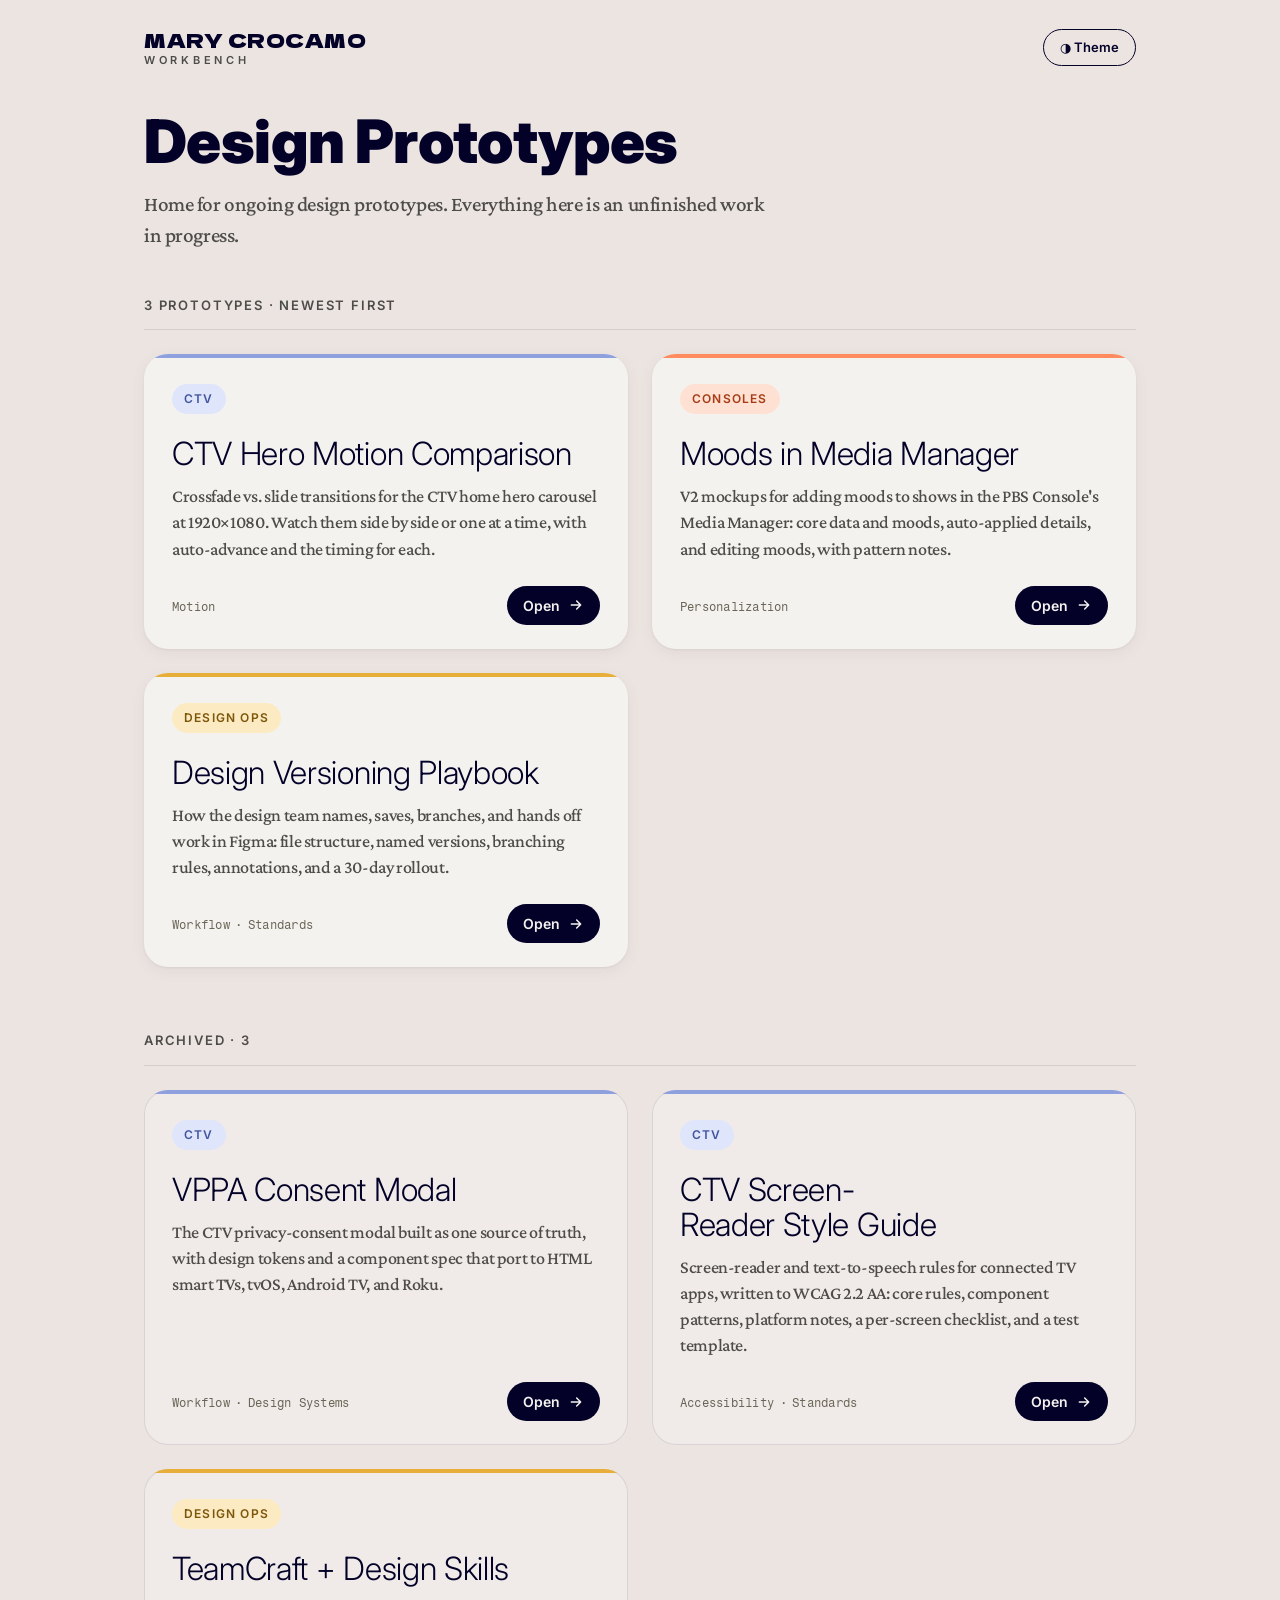
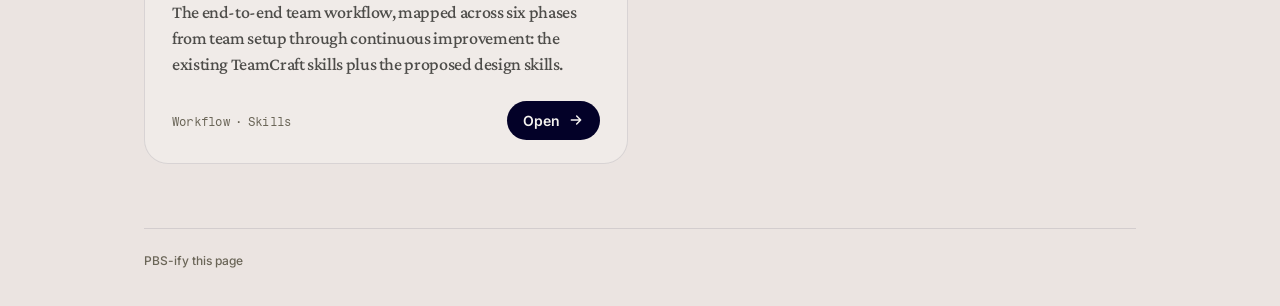
==== commit 4bde6cd9: "Add the CTV Screen-Reader / TTS Style Guide page and Standards tags - New tts-guidelines/ page that " ====
--- a/index.html
+++ b/index.html
@@ -8,145 +8,9 @@
 <link rel="preconnect" href="https://fonts.googleapis.com">
 <link rel="preconnect" href="https://fonts.gstatic.com" crossorigin>
 <link rel="stylesheet" href="https://fonts.googleapis.com/css2?family=Crimson+Pro:wght@400&family=Dela+Gothic+One&family=Fragment+Mono&family=Inter:opsz,wght@14..32,300;14..32,500;14..32,600;14..32,900&display=swap">
+<link rel="stylesheet" href="assets/site.css">
+<script src="assets/prefs.js"></script>
 <style>
-  *,*::before,*::after{box-sizing:border-box;margin:0;padding:0}
-  html{-webkit-text-size-adjust:100%}
-
-  /* ============================================================
-     PERSONAL THEME (default) — palette and type from marycrocamo.com
-     ============================================================ */
-  :root{
-    --f-body:"Inter",system-ui,-apple-system,"Segoe UI",sans-serif;
-    --f-wordmark:"Dela Gothic One",sans-serif; --w-wordmark:400; --wordmark-spacing:.025em;
-    --f-serif:"Crimson Pro",Georgia,serif; --serif-spacing:-.02em;
-    --f-mono:"Fragment Mono",ui-monospace,Menlo,monospace;
-    --w-h1:900; --w-h2:300; --w-body:500;
-    --lede-size:21px; --desc-size:18px;
-    --tag-size:12px; --tag-case:none; --tag-spacing:.02em; --w-tag:400;
-    --radius:24px; --selection:#FDE6A6; --selection-ink:#030128;
-    --bg:#EBE4E1; --panel:#F4F2EF; --panel-hover:#F9F8F5;
-    --ink:#030128; --ink-2:#4D4C49; --ink-3:#827C6A;
-    --line:rgba(3,1,40,.10);
-    --btn:#030128; --btn-ink:#F4F2EF; --tag-bg:#FFFFFF;
-    --shadow:0 1px 2px rgba(125,96,96,.10), 0 4px 14px rgba(125,96,96,.08);
-    --shadow-lift:0 6px 18px rgba(125,96,96,.16), 0 22px 48px rgba(125,96,96,.14);
-    --focus:#4F63B8;
-    /* Accents: a soft chalk palette (blush, coral, marigold, periwinkle).
-       --x: chip background · --x-trim: card trim + hover outline · --x-ink: chip text */
-    --periwinkle:#DFE5FB; --periwinkle-trim:#8FA0DF; --periwinkle-ink:#43559F;
-    --coral:#FFE1D3;      --coral-trim:#FF8B5E;      --coral-ink:#A63D16;
-    --marigold:#FCEBC2;   --marigold-trim:#E8AE3A;   --marigold-ink:#7D560B;
-    --blush:#F5E3D9;      --blush-trim:#D9B49B;      --blush-ink:#7A5038;
-  }
-  @media (prefers-color-scheme:dark){
-    :root:not([data-theme="light"]){
-      --bg:#0B0A1C; --panel:#16152B; --panel-hover:#1D1C36;
-      --ink:#F1F0F7; --ink-2:#BEBCD2; --ink-3:#8D8BA8;
-      --line:rgba(241,240,247,.10);
-      --btn:#F1F0F7; --btn-ink:#030128; --tag-bg:rgba(244,242,239,.08);
-      --shadow:0 1px 2px rgba(0,0,0,.4); --shadow-lift:0 18px 46px rgba(0,0,0,.55);
-      --focus:#A9B6EC;
-    --periwinkle:#262C4A; --periwinkle-trim:#8FA0DF; --periwinkle-ink:#C3CDF5;
-    --coral:#3D2219;      --coral-trim:#FF8B5E;      --coral-ink:#FFBC9F;
-    --marigold:#3A2E14;   --marigold-trim:#E8AE3A;   --marigold-ink:#F7D58A;
-    --blush:#352822;      --blush-trim:#D9B49B;      --blush-ink:#ECCDB9;
-    }
-  }
-  :root[data-theme="dark"]{
-    --bg:#0B0A1C; --panel:#16152B; --panel-hover:#1D1C36;
-    --ink:#F1F0F7; --ink-2:#BEBCD2; --ink-3:#8D8BA8;
-    --line:rgba(241,240,247,.10);
-    --btn:#F1F0F7; --btn-ink:#030128; --tag-bg:rgba(244,242,239,.08);
-    --shadow:0 1px 2px rgba(0,0,0,.4); --shadow-lift:0 18px 46px rgba(0,0,0,.55);
-    --focus:#A9B6EC;
-    --periwinkle:#262C4A; --periwinkle-trim:#8FA0DF; --periwinkle-ink:#C3CDF5;
-    --coral:#3D2219;      --coral-trim:#FF8B5E;      --coral-ink:#FFBC9F;
-    --marigold:#3A2E14;   --marigold-trim:#E8AE3A;   --marigold-ink:#F7D58A;
-    --blush:#352822;      --blush-trim:#D9B49B;      --blush-ink:#ECCDB9;
-  }
-
-  /* ============================================================
-     PBS THEME — colors and type from the PBS brand guidelines.
-     PBS Sans is used when it's installed on the viewer's computer
-     (it isn't hosted here); otherwise the brand fallback,
-     Helvetica Neue / Helvetica, is used.
-     Light: white and Cloud surfaces, Navy text, PBS Blue buttons.
-     Dark: Navy and Medium Blue surfaces, white text, Teal labels.
-     ============================================================ */
-  :root[data-brand="pbs"]{
-    --f-body:"PBS Sans","PBSSans","Helvetica Neue",Helvetica,Arial,sans-serif;
-    --f-wordmark:var(--f-body); --w-wordmark:900; --wordmark-spacing:.04em;
-    --f-serif:var(--f-body); --serif-spacing:0;
-    --f-mono:var(--f-body);
-    --w-h1:900; --w-h2:700; --w-body:400;
-    --lede-size:20px; --desc-size:16px;
-    --tag-size:11px; --tag-case:uppercase; --tag-spacing:.12em; --w-tag:700;
-    --radius:16px; --selection:#FFCF00; --selection-ink:#0A145A;
-
-    --bg:#F6F8FA; --panel:#FFFFFF; --panel-hover:#FFFFFF;
-    --ink:#0A145A; --ink-2:#0A145A; --ink-3:#2638C4;
-    --line:rgba(10,20,90,.12);
-    --btn:#2638C4; --btn-ink:#FFFFFF;
-    --shadow:0 1px 2px rgba(10,20,90,.08), 0 4px 14px rgba(10,20,90,.06);
-    --shadow-lift:0 6px 18px rgba(10,20,90,.12), 0 22px 48px rgba(10,20,90,.12);
-    --focus:#2638C4;
-    /* Category colors map to the brand accents (chip background = trim) */
-    --periwinkle:#486CD8; --periwinkle-trim:#486CD8; --periwinkle-ink:#FFFFFF;
-    --coral:#FE704E;      --coral-trim:#FE704E;      --coral-ink:#0A145A;
-    --marigold:#FFCF00;   --marigold-trim:#FFCF00;   --marigold-ink:#0A145A;
-    --blush:#48D3CD;      --blush-trim:#48D3CD;      --blush-ink:#0A145A;
-  }
-  @media (prefers-color-scheme:dark){
-    :root[data-brand="pbs"]:not([data-theme="light"]){
-      --bg:#0A145A; --panel:#0F1E8C; --panel-hover:#0F1E8C;
-      --ink:#FFFFFF; --ink-2:#FFFFFF; --ink-3:#48D3CD;
-      --line:rgba(255,255,255,.16);
-      --btn:#FFFFFF; --btn-ink:#0A145A;
-      --shadow:0 1px 2px rgba(0,0,0,.3); --shadow-lift:0 18px 46px rgba(0,0,0,.45);
-      --focus:#FFCF00;
-    }
-  }
-  :root[data-brand="pbs"][data-theme="dark"]{
-    --bg:#0A145A; --panel:#0F1E8C; --panel-hover:#0F1E8C;
-    --ink:#FFFFFF; --ink-2:#FFFFFF; --ink-3:#48D3CD;
-    --line:rgba(255,255,255,.16);
-    --btn:#FFFFFF; --btn-ink:#0A145A;
-    --shadow:0 1px 2px rgba(0,0,0,.3); --shadow-lift:0 18px 46px rgba(0,0,0,.45);
-    --focus:#FFCF00;
-  }
-
-  body{
-    font-family:var(--f-body);
-    font-optical-sizing:auto; font-weight:var(--w-body);
-    background:var(--bg); color:var(--ink);
-    line-height:1.5; -webkit-font-smoothing:antialiased; min-height:100vh;
-    display:flex; flex-direction:column;
-  }
-  ::selection{background:var(--selection);color:var(--selection-ink)}
-  :focus-visible{outline:2px solid var(--focus);outline-offset:3px;border-radius:12px}
-  a{color:inherit}
-
-  /* ---- nav ---- */
-  .nav{width:100%;max-width:1040px;margin:0 auto;padding:28px 24px 0;
-    display:flex;justify-content:space-between;align-items:center;gap:16px}
-  .wordmark{font-family:var(--f-wordmark);font-weight:var(--w-wordmark);font-size:20px;letter-spacing:var(--wordmark-spacing);
-    line-height:1.15;text-decoration:none;display:flex;flex-direction:column;white-space:nowrap}
-  .wordmark .sub{font-family:var(--f-body);font-size:11px;font-weight:600;
-    letter-spacing:.34em;color:var(--ink-2);margin-top:3px}
-  .toolbtn{font:inherit;font-size:13px;font-weight:600;color:var(--ink);cursor:pointer;flex-shrink:0;
-    background:transparent;border:1.5px solid var(--ink);border-radius:100px;padding:8px 16px}
-  .toolbtn:hover{background:var(--ink);color:var(--bg)}
-
-  /* quiet footer with the style switch */
-  .pagefoot{width:calc(100% - 48px);max-width:992px;margin:0 auto;padding:18px 0 32px;border-top:1px solid var(--line)}
-  .stylelink{font:inherit;font-size:12px;color:var(--ink-3);cursor:pointer;background:none;border:0;padding:4px 0;
-    text-decoration:underline;text-decoration-color:transparent;text-underline-offset:3px;
-    transition:color .2s ease, text-decoration-color .2s ease}
-  .stylelink:hover{color:var(--ink);text-decoration-color:currentColor}
-
-  .wrap{width:100%;max-width:1040px;margin:0 auto;padding:44px 24px 64px;flex:1;
-    display:flex;flex-direction:column}
-
   /* ---- masthead ---- */
   h1{font-weight:var(--w-h1);font-size:60px;line-height:1;letter-spacing:-.01em;text-wrap:balance}
   .lede{font-family:var(--f-serif);font-size:var(--lede-size);letter-spacing:var(--serif-spacing);line-height:1.5;
@@ -204,10 +68,8 @@
   .blush{--c:var(--blush);--c-trim:var(--blush-trim);--c-ink:var(--blush-ink)}
 
 
+
   @media (max-width:760px){
-    .nav{padding:20px 16px 0}
-    .wordmark{font-size:17px}
-    .wrap{padding:48px 16px 44px}
     h1{font-size:44px}
     .lede{font-size:19px}
     .count{margin-top:44px}
@@ -215,19 +77,8 @@
     .card{padding:24px 20px 20px}
     .card h2{font-size:28px}
     .card p{font-size:calc(var(--desc-size) - 1px)}
-    .pagefoot{width:calc(100% - 32px);padding:16px 0 28px}
   }
-  @media (prefers-reduced-motion:reduce){*{transition:none!important}}
 </style>
-<script>
-  /* Apply the saved style before the page draws, so it doesn't flash */
-  (function(){
-    var b=null;
-    try{ b=new URLSearchParams(location.search).get("style"); }catch(e){}
-    if(b!=="pbs"&&b!=="personal"){ try{ b=localStorage.getItem("proto-brand"); }catch(e){} }
-    if(b==="pbs") document.documentElement.setAttribute("data-brand","pbs");
-  })();
-</script>
 </head>
 <body>
   <header class="nav">
@@ -284,7 +135,17 @@
         color: "marigold",
         href: "https://mecrocamo.github.io/starman-mary/versioning.html",
         desc: "How the design team names, saves, branches, and hands off work in Figma: file structure, named versions, branching rules, annotations, and a 30-day rollout.",
-        tags: ["Workflow"]
+        tags: ["Workflow", "Standards"]
+      },
+      {
+        date: "2026-07-22",
+        title: "CTV Screen-Reader Style Guide",
+        kicker: "CTV",
+        color: "periwinkle",
+        href: "tts-guidelines/",
+        desc: "Screen-reader and text-to-speech rules for connected TV apps, written to WCAG 2.2 AA: core rules, component patterns, platform notes, a per-screen checklist, and a test template.",
+        tags: ["Accessibility", "Standards"],
+        archived: true
       },
       {
         date: "2026-07-25",
@@ -338,34 +199,8 @@
         document.getElementById("archiveCards").innerHTML=archived.map(card).join("");
         document.getElementById("archive").hidden=false;
       }
-
-      var btn=document.getElementById("themeBtn");
-      function stored(){ try{ return localStorage.getItem("proto-theme"); }catch(e){ return null; } }
-      function current(){
-        var t=document.documentElement.getAttribute("data-theme");
-        if(t) return t;
-        return (window.matchMedia&&matchMedia("(prefers-color-scheme:dark)").matches)?"dark":"light";
-      }
-      var s=stored(); if(s) document.documentElement.setAttribute("data-theme",s);
-
-      /* Footer style switch: personal <-> PBS (remembered per viewer; ?style=pbs in the URL forces it) */
-      var styleBtn=document.getElementById("styleBtn");
-      function isPbs(){ return document.documentElement.getAttribute("data-brand")==="pbs"; }
-      function setBrand(b, save){
-        if(b==="pbs") document.documentElement.setAttribute("data-brand","pbs");
-        else document.documentElement.removeAttribute("data-brand");
-        styleBtn.textContent = b==="pbs" ? "Make it Mary" : "PBS-ify this page";
-        if(save){ try{ localStorage.setItem("proto-brand", b); }catch(e){} }
-      }
-      setBrand(isPbs()?"pbs":"personal", false);
-      styleBtn.addEventListener("click",function(){ setBrand(isPbs()?"personal":"pbs", true); });
-
-      btn.addEventListener("click",function(){
-        var next=current()==="dark"?"light":"dark";
-        document.documentElement.setAttribute("data-theme",next);
-        try{ localStorage.setItem("proto-theme",next); }catch(e){}
-      });
     })();
   </script>
+  <script src="assets/site.js"></script>
 </body>
 </html>
--- a/assets/site.css
+++ b/assets/site.css
@@ -0,0 +1,147 @@
+/* Shared styles for every page on the workbench: themes (personal / PBS,
+   light / dark), page header, footer with the style switch, and layout. */
+*,*::before,*::after{box-sizing:border-box;margin:0;padding:0}
+html{-webkit-text-size-adjust:100%}
+
+/* ============================================================
+   PERSONAL THEME (default) — palette and type from marycrocamo.com
+   ============================================================ */
+:root{
+  --f-body:"Inter",system-ui,-apple-system,"Segoe UI",sans-serif;
+  --f-wordmark:"Dela Gothic One",sans-serif; --w-wordmark:400; --wordmark-spacing:.025em;
+  --f-serif:"Crimson Pro",Georgia,serif; --serif-spacing:-.02em;
+  --f-mono:"Fragment Mono",ui-monospace,Menlo,monospace;
+  --w-h1:900; --w-h2:300; --w-body:500;
+  --lede-size:21px; --desc-size:18px;
+  --tag-size:12px; --tag-case:none; --tag-spacing:.02em; --w-tag:400;
+  --radius:24px; --selection:#FDE6A6; --selection-ink:#030128;
+  --bg:#EBE4E1; --panel:#F4F2EF; --panel-hover:#F9F8F5;
+  --ink:#030128; --ink-2:#4D4C49; --ink-3:#6A6557;
+  --line:rgba(3,1,40,.10);
+  --btn:#030128; --btn-ink:#F4F2EF; --tag-bg:#FFFFFF;
+  --shadow:0 1px 2px rgba(125,96,96,.10), 0 4px 14px rgba(125,96,96,.08);
+  --shadow-lift:0 6px 18px rgba(125,96,96,.16), 0 22px 48px rgba(125,96,96,.14);
+  --focus:#4F63B8;
+  /* Accents: a soft chalk palette (blush, coral, marigold, periwinkle).
+     --x: chip background · --x-trim: card trim + hover outline · --x-ink: chip text */
+  --periwinkle:#DFE5FB; --periwinkle-trim:#8FA0DF; --periwinkle-ink:#43559F;
+  --coral:#FFE1D3;      --coral-trim:#FF8B5E;      --coral-ink:#A63D16;
+  --marigold:#FCEBC2;   --marigold-trim:#E8AE3A;   --marigold-ink:#7D560B;
+  --blush:#F5E3D9;      --blush-trim:#D9B49B;      --blush-ink:#7A5038;
+}
+@media (prefers-color-scheme:dark){
+  :root:not([data-theme="light"]){
+    --bg:#0B0A1C; --panel:#16152B; --panel-hover:#1D1C36;
+    --ink:#F1F0F7; --ink-2:#BEBCD2; --ink-3:#8D8BA8;
+    --line:rgba(241,240,247,.10);
+    --btn:#F1F0F7; --btn-ink:#030128; --tag-bg:rgba(244,242,239,.08);
+    --shadow:0 1px 2px rgba(0,0,0,.4); --shadow-lift:0 18px 46px rgba(0,0,0,.55);
+    --focus:#A9B6EC;
+  --periwinkle:#262C4A; --periwinkle-trim:#8FA0DF; --periwinkle-ink:#C3CDF5;
+  --coral:#3D2219;      --coral-trim:#FF8B5E;      --coral-ink:#FFBC9F;
+  --marigold:#3A2E14;   --marigold-trim:#E8AE3A;   --marigold-ink:#F7D58A;
+  --blush:#352822;      --blush-trim:#D9B49B;      --blush-ink:#ECCDB9;
+  }
+}
+:root[data-theme="dark"]{
+  --bg:#0B0A1C; --panel:#16152B; --panel-hover:#1D1C36;
+  --ink:#F1F0F7; --ink-2:#BEBCD2; --ink-3:#8D8BA8;
+  --line:rgba(241,240,247,.10);
+  --btn:#F1F0F7; --btn-ink:#030128; --tag-bg:rgba(244,242,239,.08);
+  --shadow:0 1px 2px rgba(0,0,0,.4); --shadow-lift:0 18px 46px rgba(0,0,0,.55);
+  --focus:#A9B6EC;
+  --periwinkle:#262C4A; --periwinkle-trim:#8FA0DF; --periwinkle-ink:#C3CDF5;
+  --coral:#3D2219;      --coral-trim:#FF8B5E;      --coral-ink:#FFBC9F;
+  --marigold:#3A2E14;   --marigold-trim:#E8AE3A;   --marigold-ink:#F7D58A;
+  --blush:#352822;      --blush-trim:#D9B49B;      --blush-ink:#ECCDB9;
+}
+
+/* ============================================================
+   PBS THEME — colors and type from the PBS brand guidelines.
+   PBS Sans is used when it's installed on the viewer's computer
+   (it isn't hosted here); otherwise the brand fallback,
+   Helvetica Neue / Helvetica, is used.
+   Light: white and Cloud surfaces, Navy text, PBS Blue buttons.
+   Dark: Navy and Medium Blue surfaces, white text, Teal labels.
+   ============================================================ */
+:root[data-brand="pbs"]{
+  --f-body:"PBS Sans","PBSSans","Helvetica Neue",Helvetica,Arial,sans-serif;
+  --f-wordmark:var(--f-body); --w-wordmark:900; --wordmark-spacing:.04em;
+  --f-serif:var(--f-body); --serif-spacing:0;
+  --f-mono:var(--f-body);
+  --w-h1:900; --w-h2:700; --w-body:400;
+  --lede-size:20px; --desc-size:16px;
+  --tag-size:11px; --tag-case:uppercase; --tag-spacing:.12em; --w-tag:700;
+  --radius:16px; --selection:#FFCF00; --selection-ink:#0A145A;
+
+  --bg:#F6F8FA; --panel:#FFFFFF; --panel-hover:#FFFFFF;
+  --ink:#0A145A; --ink-2:#0A145A; --ink-3:#2638C4;
+  --line:rgba(10,20,90,.12);
+  --btn:#2638C4; --btn-ink:#FFFFFF;
+  --shadow:0 1px 2px rgba(10,20,90,.08), 0 4px 14px rgba(10,20,90,.06);
+  --shadow-lift:0 6px 18px rgba(10,20,90,.12), 0 22px 48px rgba(10,20,90,.12);
+  --focus:#2638C4;
+  /* Category colors map to the brand accents (chip background = trim) */
+  --periwinkle:#486CD8; --periwinkle-trim:#486CD8; --periwinkle-ink:#FFFFFF;
+  --coral:#FE704E;      --coral-trim:#FE704E;      --coral-ink:#0A145A;
+  --marigold:#FFCF00;   --marigold-trim:#FFCF00;   --marigold-ink:#0A145A;
+  --blush:#48D3CD;      --blush-trim:#48D3CD;      --blush-ink:#0A145A;
+}
+@media (prefers-color-scheme:dark){
+  :root[data-brand="pbs"]:not([data-theme="light"]){
+    --bg:#0A145A; --panel:#0F1E8C; --panel-hover:#0F1E8C;
+    --ink:#FFFFFF; --ink-2:#FFFFFF; --ink-3:#48D3CD;
+    --line:rgba(255,255,255,.16);
+    --btn:#FFFFFF; --btn-ink:#0A145A;
+    --shadow:0 1px 2px rgba(0,0,0,.3); --shadow-lift:0 18px 46px rgba(0,0,0,.45);
+    --focus:#FFCF00;
+  }
+}
+:root[data-brand="pbs"][data-theme="dark"]{
+  --bg:#0A145A; --panel:#0F1E8C; --panel-hover:#0F1E8C;
+  --ink:#FFFFFF; --ink-2:#FFFFFF; --ink-3:#48D3CD;
+  --line:rgba(255,255,255,.16);
+  --btn:#FFFFFF; --btn-ink:#0A145A;
+  --shadow:0 1px 2px rgba(0,0,0,.3); --shadow-lift:0 18px 46px rgba(0,0,0,.45);
+  --focus:#FFCF00;
+}
+
+body{
+  font-family:var(--f-body);
+  font-optical-sizing:auto; font-weight:var(--w-body);
+  background:var(--bg); color:var(--ink);
+  line-height:1.5; -webkit-font-smoothing:antialiased; min-height:100vh;
+  display:flex; flex-direction:column;
+}
+::selection{background:var(--selection);color:var(--selection-ink)}
+:focus-visible{outline:2px solid var(--focus);outline-offset:3px;border-radius:12px}
+a{color:inherit}
+
+/* ---- nav ---- */
+.nav{width:100%;max-width:1040px;margin:0 auto;padding:28px 24px 0;
+  display:flex;justify-content:space-between;align-items:center;gap:16px}
+.wordmark{font-family:var(--f-wordmark);font-weight:var(--w-wordmark);font-size:20px;letter-spacing:var(--wordmark-spacing);
+  line-height:1.15;text-decoration:none;display:flex;flex-direction:column;white-space:nowrap}
+.wordmark .sub{font-family:var(--f-body);font-size:11px;font-weight:600;
+  letter-spacing:.34em;color:var(--ink-2);margin-top:3px}
+.toolbtn{font:inherit;font-size:13px;font-weight:600;color:var(--ink);cursor:pointer;flex-shrink:0;
+  background:transparent;border:1.5px solid var(--ink);border-radius:100px;padding:8px 16px}
+.toolbtn:hover{background:var(--ink);color:var(--bg)}
+
+/* quiet footer with the style switch */
+.pagefoot{width:calc(100% - 48px);max-width:992px;margin:0 auto;padding:18px 0 32px;border-top:1px solid var(--line)}
+.stylelink{font:inherit;font-size:12px;color:var(--ink-3);cursor:pointer;background:none;border:0;padding:4px 0;
+  text-decoration:underline;text-decoration-color:transparent;text-underline-offset:3px;
+  transition:color .2s ease, text-decoration-color .2s ease}
+.stylelink:hover{color:var(--ink);text-decoration-color:currentColor}
+
+.wrap{width:100%;max-width:1040px;margin:0 auto;padding:44px 24px 64px;flex:1;
+  display:flex;flex-direction:column}
+
+@media (max-width:760px){
+  .nav{padding:20px 16px 0}
+  .wordmark{font-size:17px}
+  .wrap{padding:48px 16px 44px}
+  .pagefoot{width:calc(100% - 32px);padding:16px 0 28px}
+}
+@media (prefers-reduced-motion:reduce){*{transition:none!important}}
